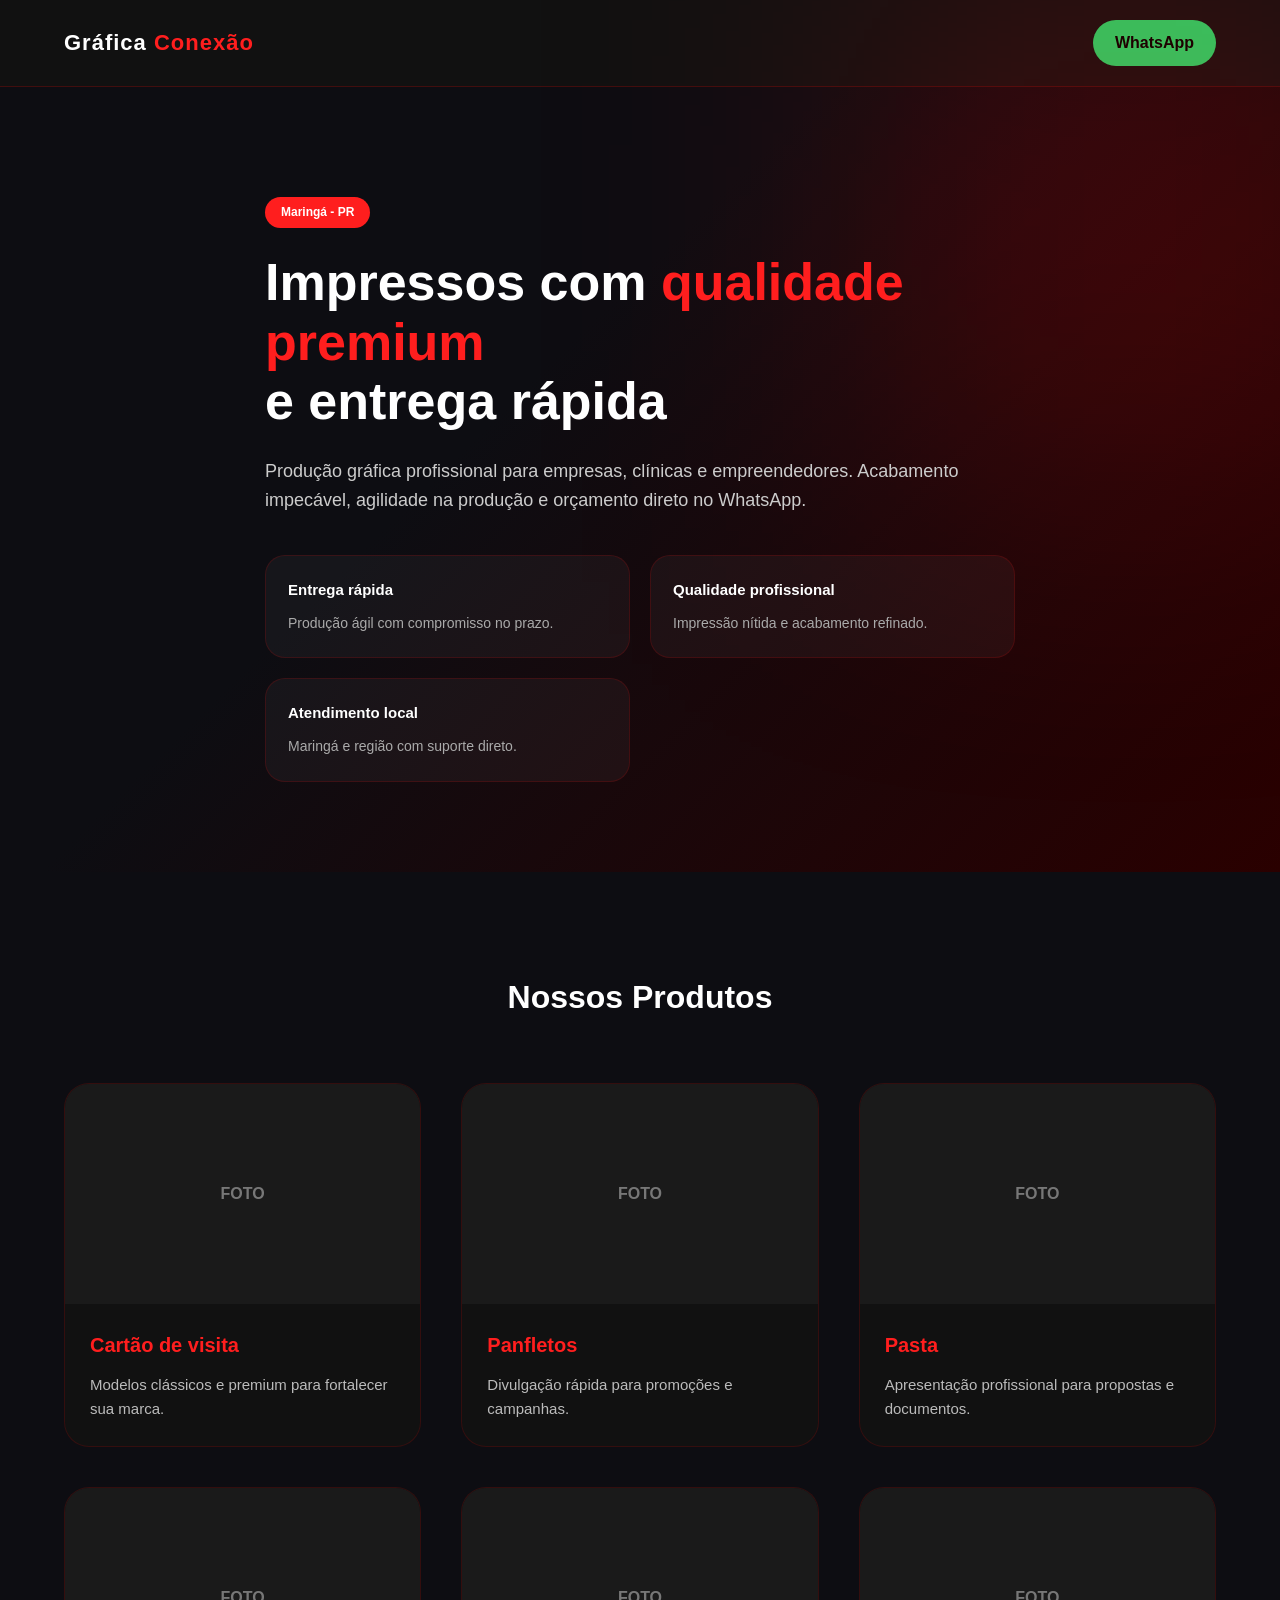
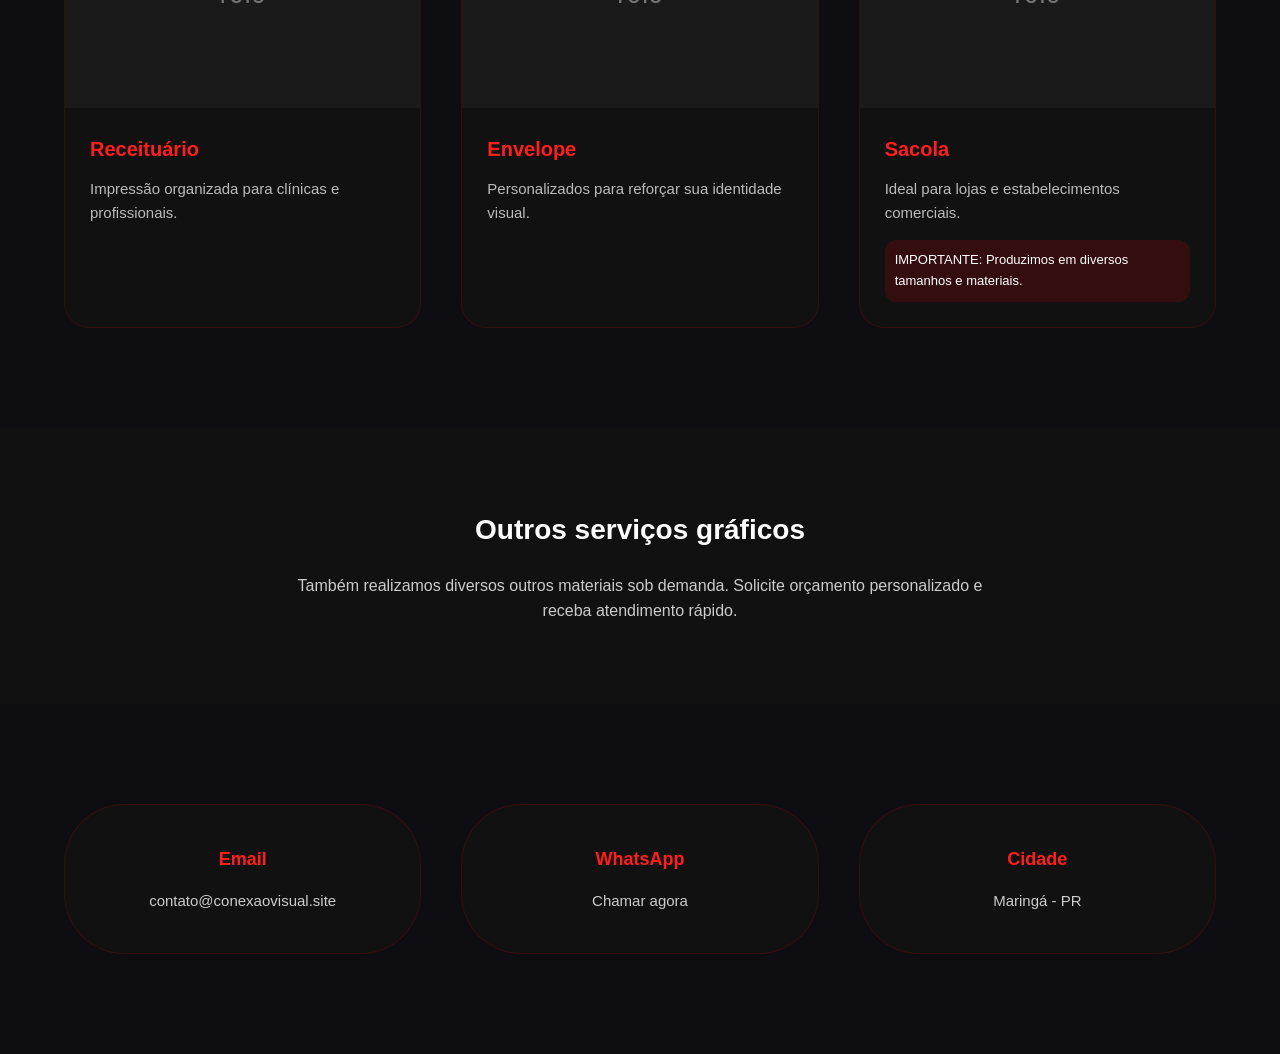
==== grafica/index.html @ 826765ae "page 3" ====
<!DOCTYPE html>
<html lang="pt-br">
<head>
<meta charset="UTF-8">
<meta name="viewport" content="width=device-width, initial-scale=1.0">
<title>Gráfica Conexão | Maringá - PR</title>

<style>
*{
    margin:0;
    padding:0;
    box-sizing:border-box;
}

body{
    font-family: 'Segoe UI', Arial, sans-serif;
    background:#0d0d12;
    color:#fff;
    line-height:1.6;
}

.container{
    width:90%;
    max-width:1200px;
    margin:auto;
}

/* HEADER */

header{
    background:#111;
    padding:20px 0;
    border-bottom:1px solid rgba(255,0,0,.2);
}

.header-content{
    display:flex;
    justify-content:space-between;
    align-items:center;
}

.logo{
    font-size:22px;
    font-weight:600;
    letter-spacing:1px;
}

.logo span{
    color:#ff1e1e;
}

.btn-whatsapp{
    background:#25D366;
    padding:10px 22px;
    border-radius:40px;
    text-decoration:none;
    color:#000;
    font-weight:600;
    transition:.3s;
}

.btn-whatsapp:hover{
    transform:scale(1.05);
}

/* HERO */

.hero{
    padding:110px 0 90px;
    background:linear-gradient(135deg,#0d0d12 40%, #2a0000 100%);
    position:relative;
}

.hero::after{
    content:"";
    position:absolute;
    width:500px;
    height:500px;
    background:rgba(255,0,0,.2);
    filter:blur(140px);
    top:-120px;
    right:-100px;
}

.hero-content{
    position:relative;
    z-index:2;
    max-width:750px;
}

.tag{
    display:inline-block;
    background:#ff1e1e;
    padding:6px 16px;
    border-radius:25px;
    font-size:12px;
    font-weight:600;
    margin-bottom:25px;
}

.hero h1{
    font-size:52px;
    line-height:1.15;
    margin-bottom:25px;
    font-weight:700;
}

.hero h1 span{
    color:#ff1e1e;
}

.hero p{
    font-size:18px;
    color:#ccc;
    margin-bottom:40px;
}

.hero-benefits{
    display:grid;
    grid-template-columns:repeat(auto-fit,minmax(240px,1fr));
    gap:20px;
}

.benefit-card{
    background:rgba(255,255,255,.04);
    padding:22px;
    border-radius:20px;
    border:1px solid rgba(255,0,0,.15);
    transition:.3s;
}

.benefit-card:hover{
    transform:translateY(-6px);
    border-color:#ff1e1e;
}

.benefit-card strong{
    display:block;
    margin-bottom:8px;
    font-size:15px;
}

.benefit-card span{
    font-size:14px;
    color:#aaa;
}

/* PRODUCTS */

.products{
    padding:100px 0;
}

.section-title{
    font-size:32px;
    margin-bottom:60px;
    text-align:center;
}

.grid{
    display:grid;
    grid-template-columns:repeat(auto-fit,minmax(320px,1fr));
    gap:40px;
}

.card{
    background:#111;
    border-radius:25px;
    overflow:hidden;
    border:1px solid rgba(255,0,0,.15);
    transition:.3s;
}

.card:hover{
    transform:translateY(-8px);
    border-color:#ff1e1e;
}

.card-image{
    height:220px;
    background:#1a1a1a;
    display:flex;
    align-items:center;
    justify-content:center;
    color:#777;
    font-weight:600;
}

.card-content{
    padding:25px;
}

.card-content h3{
    margin-bottom:12px;
    color:#ff1e1e;
    font-size:20px;
}

.card-content p{
    color:#bbb;
    font-size:15px;
}

.important{
    margin-top:15px;
    padding:10px;
    background:rgba(255,0,0,.15);
    border-radius:12px;
    font-size:13px;
}

/* OTHER SERVICES */

.others{
    padding:80px 0;
    background:#111;
    text-align:center;
}

.others h2{
    font-size:28px;
    margin-bottom:20px;
}

.others p{
    max-width:700px;
    margin:auto;
    color:#ccc;
}

/* CONTACT */

.contact{
    padding:100px 0;
}

.contact-grid{
    display:grid;
    grid-template-columns:repeat(auto-fit,minmax(280px,1fr));
    gap:40px;
}

.contact-card{
    background:#111;
    padding:40px;
    border-radius:60px;
    text-align:center;
    border:1px solid rgba(255,0,0,.15);
    transition:.3s;
}

.contact-card:hover{
    transform:translateY(-6px);
    border-color:#ff1e1e;
}

.contact-card h4{
    margin-bottom:15px;
    color:#ff1e1e;
    font-size:18px;
}

.contact-card p{
    color:#ccc;
    font-size:15px;
}

@media(max-width:768px){
    .hero h1{font-size:38px;}
}
</style>
</head>

<body>

<header>
<div class="container header-content">
<div class="logo">Gráfica <span>Conexão</span></div>

<a href="https://wa.me/5544999999999?text=Olá,%20gostaria%20de%20um%20orçamento!"
class="btn-whatsapp" target="_blank">
WhatsApp
</a>
</div>
</header>

<section class="hero">
<div class="container hero-content">

<span class="tag">Maringá - PR</span>

<h1>
Impressos com <span>qualidade premium</span><br>
e entrega rápida
</h1>

<p>
Produção gráfica profissional para empresas, clínicas e empreendedores.
Acabamento impecável, agilidade na produção e orçamento direto no WhatsApp.
</p>

<div class="hero-benefits">

<div class="benefit-card">
<strong>Entrega rápida</strong>
<span>Produção ágil com compromisso no prazo.</span>
</div>

<div class="benefit-card">
<strong>Qualidade profissional</strong>
<span>Impressão nítida e acabamento refinado.</span>
</div>

<div class="benefit-card">
<strong>Atendimento local</strong>
<span>Maringá e região com suporte direto.</span>
</div>

</div>
</div>
</section>

<section class="products">
<div class="container">

<h2 class="section-title">Nossos Produtos</h2>

<div class="grid">

<div class="card">
<div class="card-image">FOTO</div>
<div class="card-content">
<h3>Cartão de visita</h3>
<p>Modelos clássicos e premium para fortalecer sua marca.</p>
</div>
</div>

<div class="card">
<div class="card-image">FOTO</div>
<div class="card-content">
<h3>Panfletos</h3>
<p>Divulgação rápida para promoções e campanhas.</p>
</div>
</div>

<div class="card">
<div class="card-image">FOTO</div>
<div class="card-content">
<h3>Pasta</h3>
<p>Apresentação profissional para propostas e documentos.</p>
</div>
</div>

<div class="card">
<div class="card-image">FOTO</div>
<div class="card-content">
<h3>Receituário</h3>
<p>Impressão organizada para clínicas e profissionais.</p>
</div>
</div>

<div class="card">
<div class="card-image">FOTO</div>
<div class="card-content">
<h3>Envelope</h3>
<p>Personalizados para reforçar sua identidade visual.</p>
</div>
</div>

<div class="card">
<div class="card-image">FOTO</div>
<div class="card-content">
<h3>Sacola</h3>
<p>Ideal para lojas e estabelecimentos comerciais.</p>
<div class="important">
IMPORTANTE: Produzimos em diversos tamanhos e materiais.
</div>
</div>
</div>

</div>
</div>
</section>

<section class="others">
<div class="container">
<h2>Outros serviços gráficos</h2>
<p>
Também realizamos diversos outros materiais sob demanda.
Solicite orçamento personalizado e receba atendimento rápido.
</p>
</div>
</section>

<section class="contact">
<div class="container contact-grid">

<div class="contact-card">
<h4>Email</h4>
<p>contato@conexaovisual.site</p>
</div>

<div class="contact-card">
<h4>WhatsApp</h4>
<p>Chamar agora</p>
</div>

<div class="contact-card">
<h4>Cidade</h4>
<p>Maringá - PR</p>
</div>

</div>
</section>

</body>
</html>
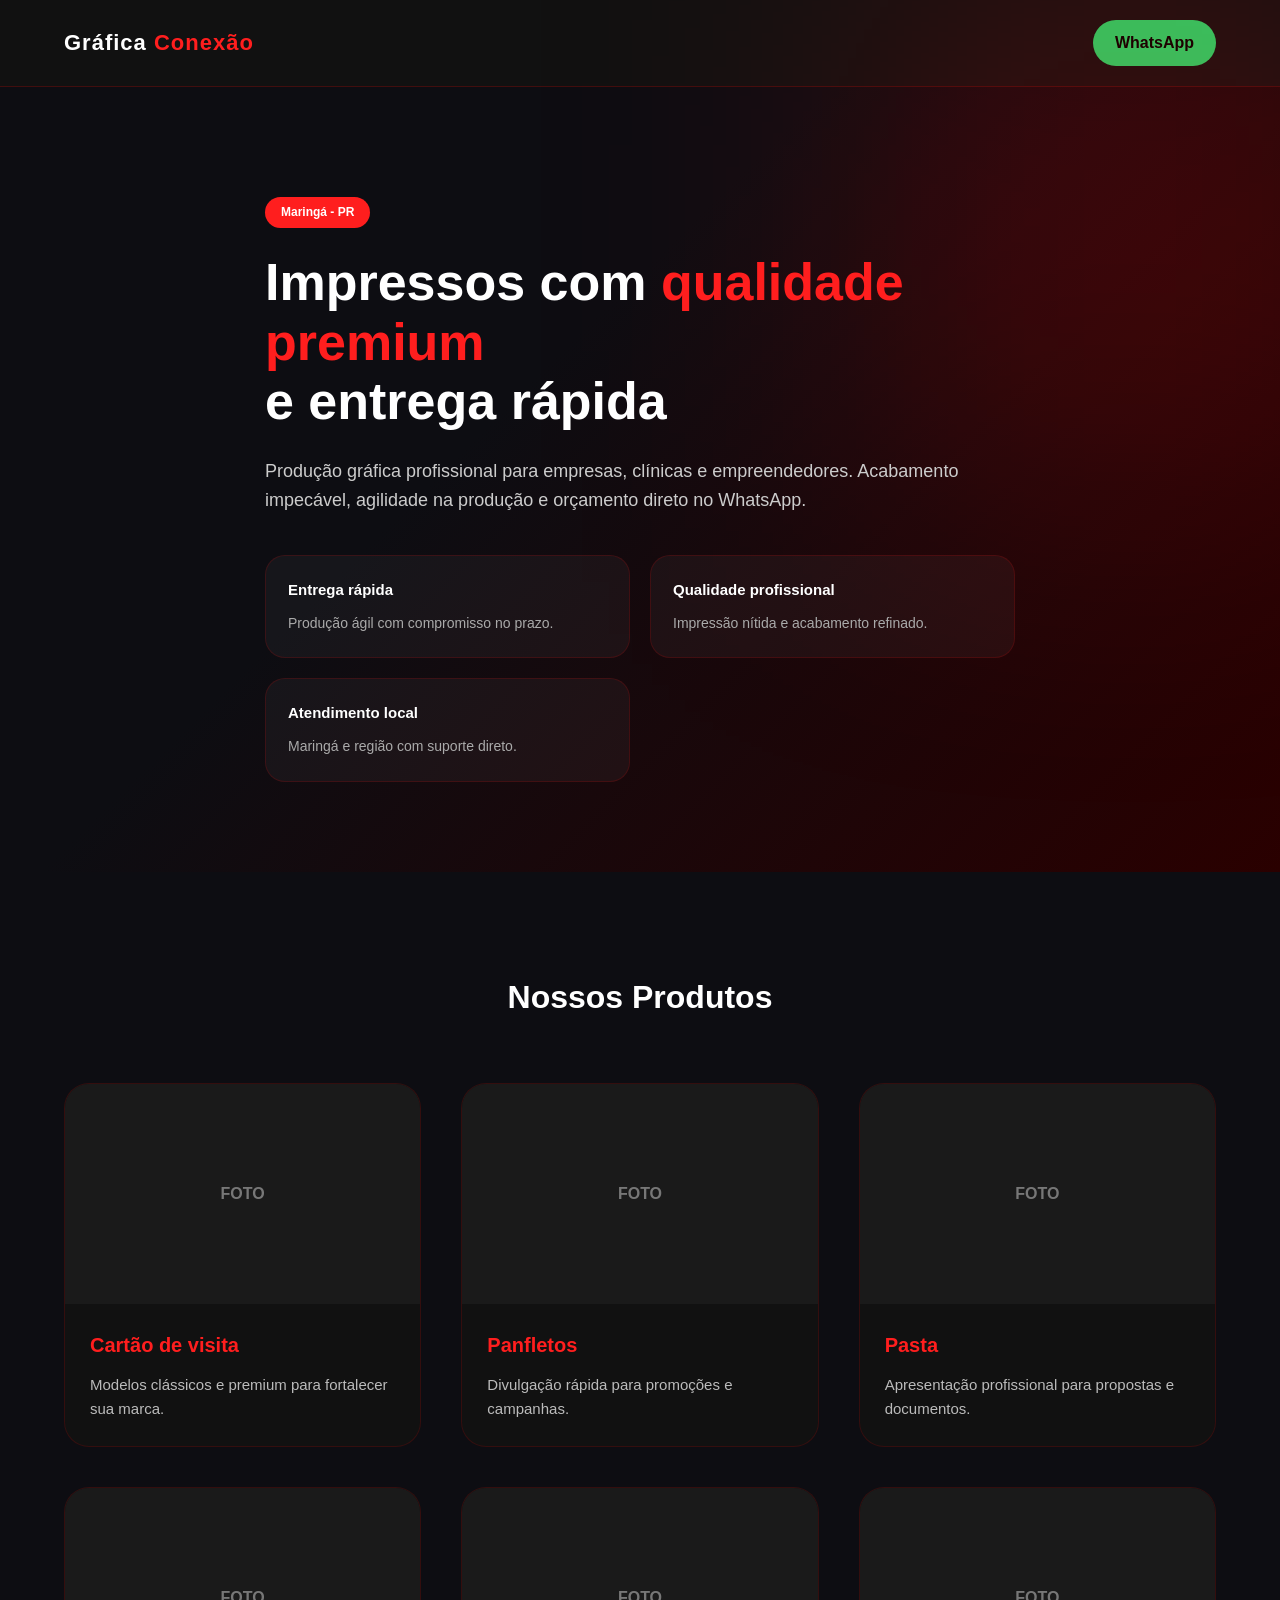
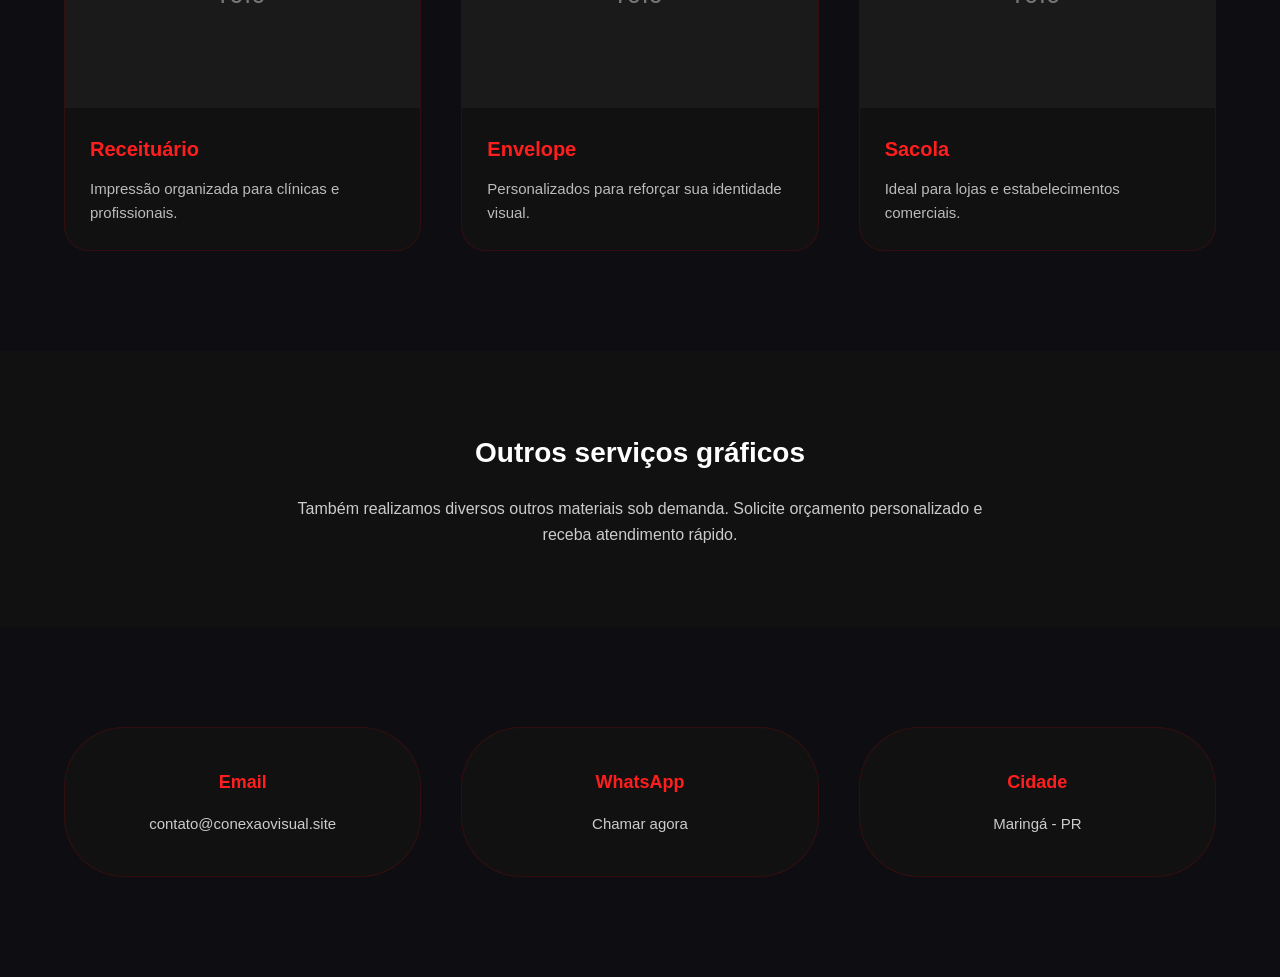
==== commit be3ed4c1: "edit page" ====
--- a/grafica/index.html
+++ b/grafica/index.html
@@ -372,8 +372,6 @@
 <div class="card-content">
 <h3>Sacola</h3>
 <p>Ideal para lojas e estabelecimentos comerciais.</p>
-<div class="important">
-IMPORTANTE: Produzimos em diversos tamanhos e materiais.
 </div>
 </div>
 </div>
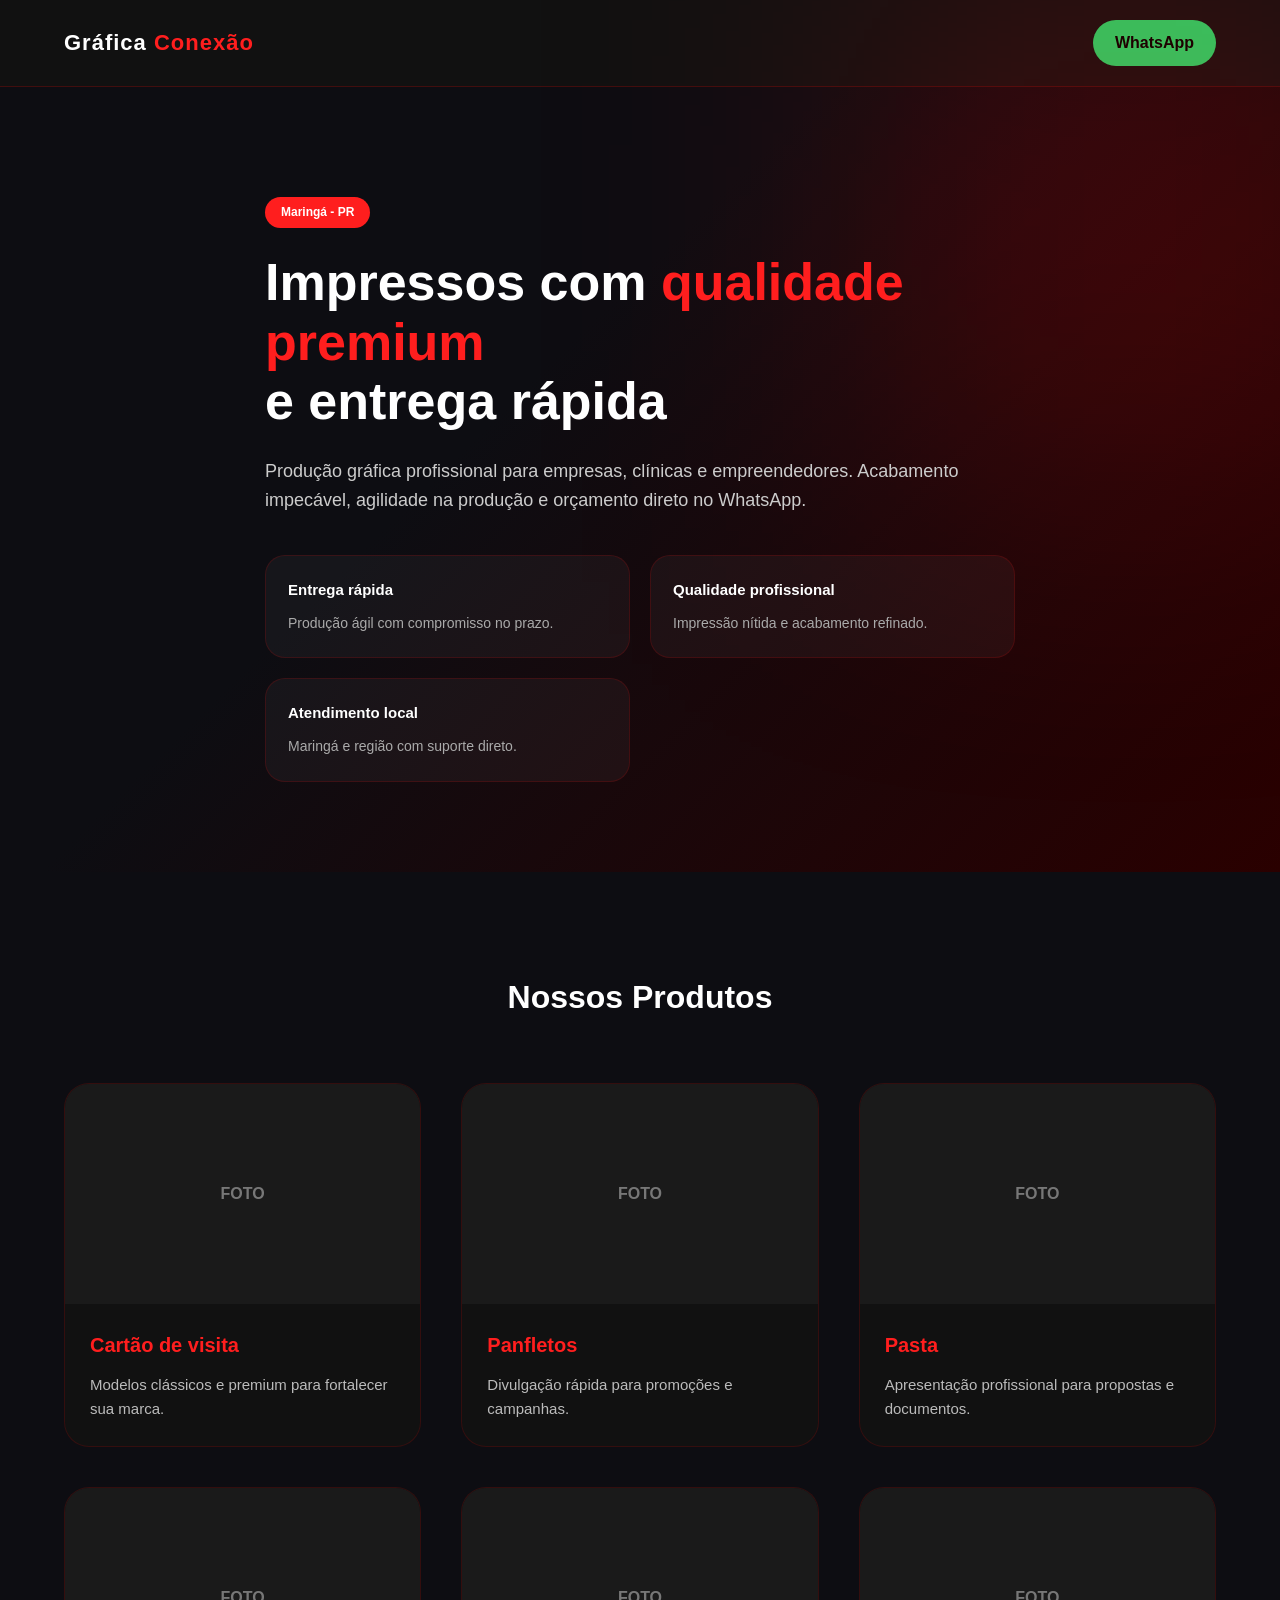
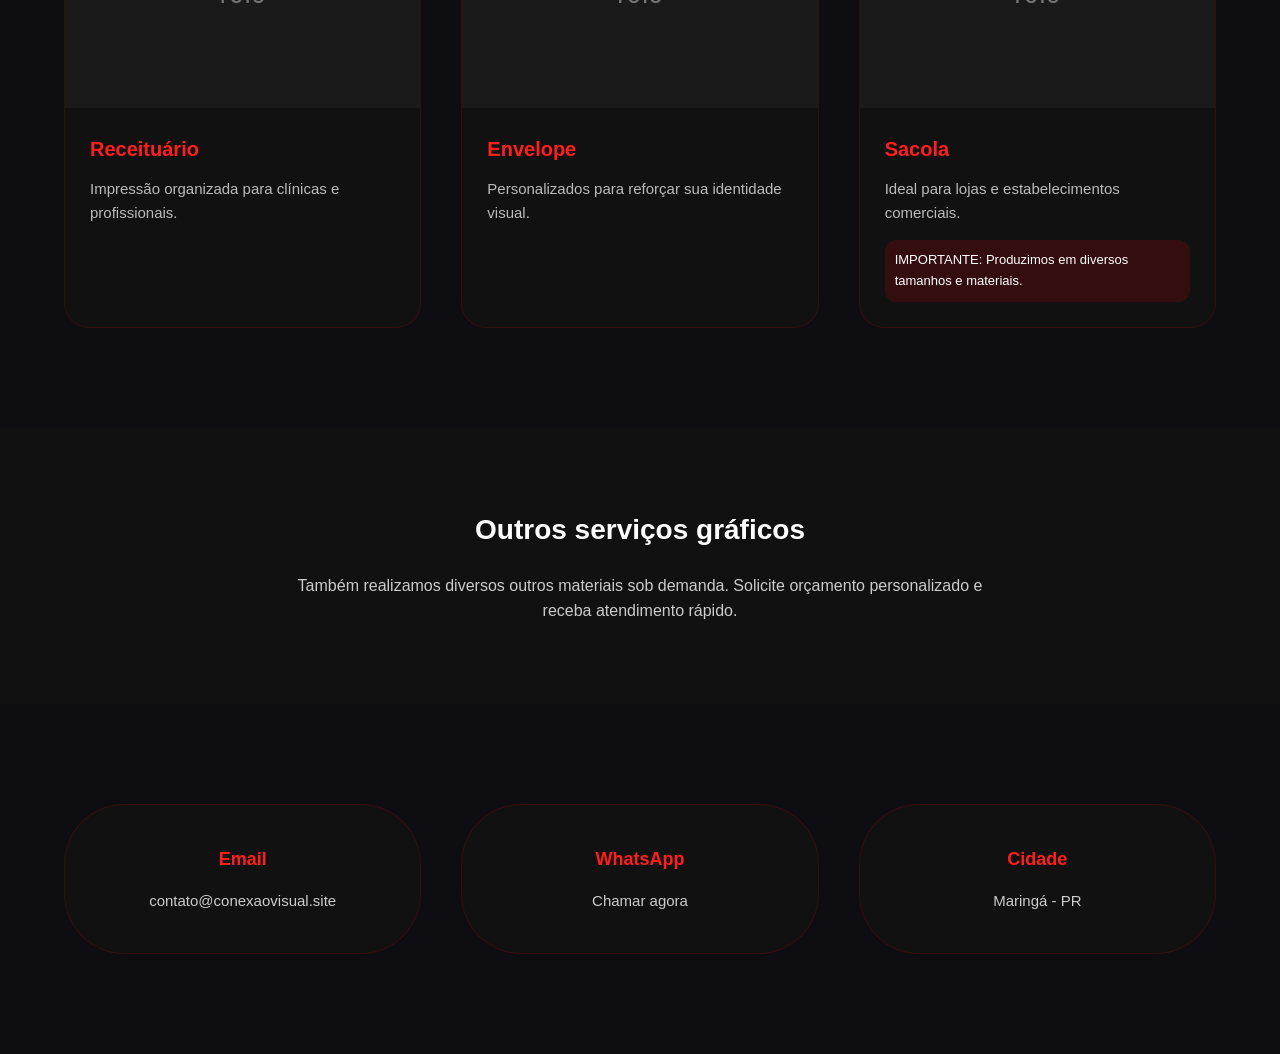
==== commit cd5338e1: "pagina da grafica add" ====
--- a/grafica/index.html
+++ b/grafica/index.html
@@ -372,6 +372,8 @@
 <div class="card-content">
 <h3>Sacola</h3>
 <p>Ideal para lojas e estabelecimentos comerciais.</p>
+<div class="important">
+IMPORTANTE: Produzimos em diversos tamanhos e materiais.
 </div>
 </div>
 </div>
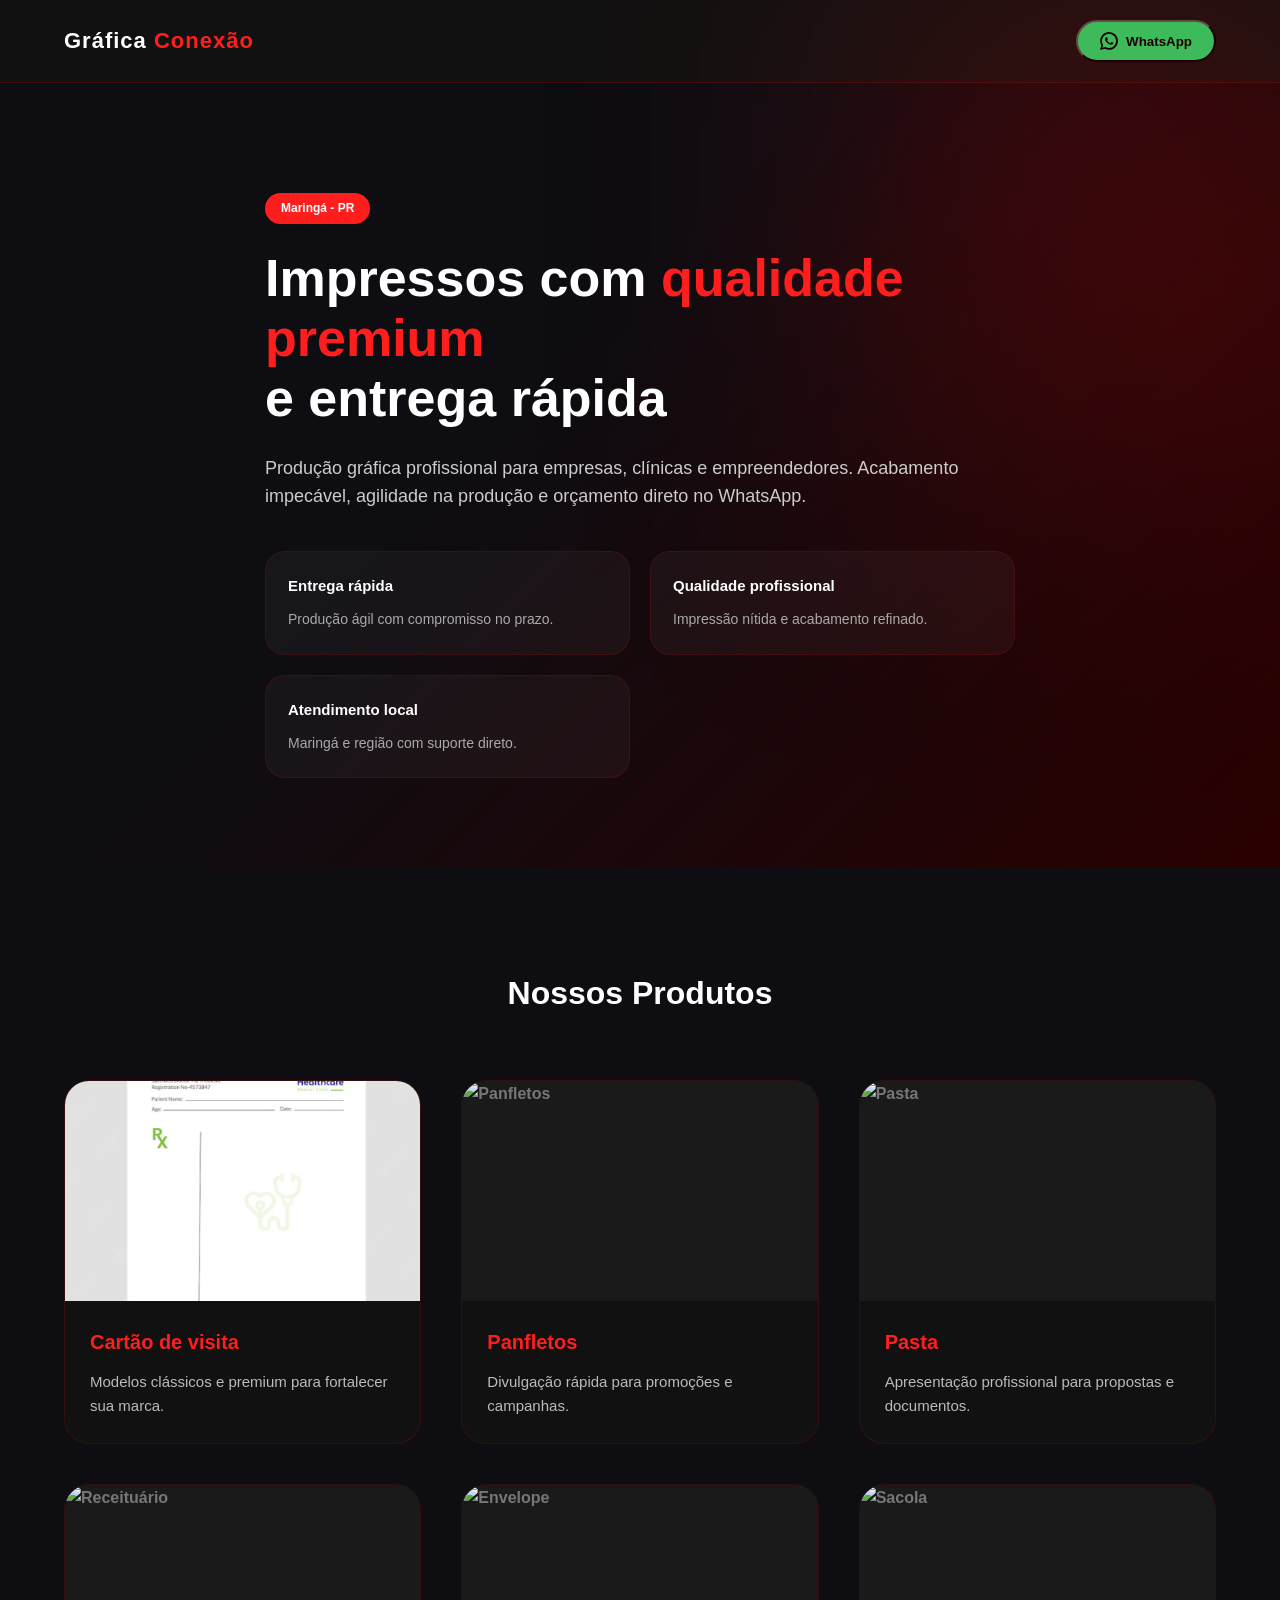
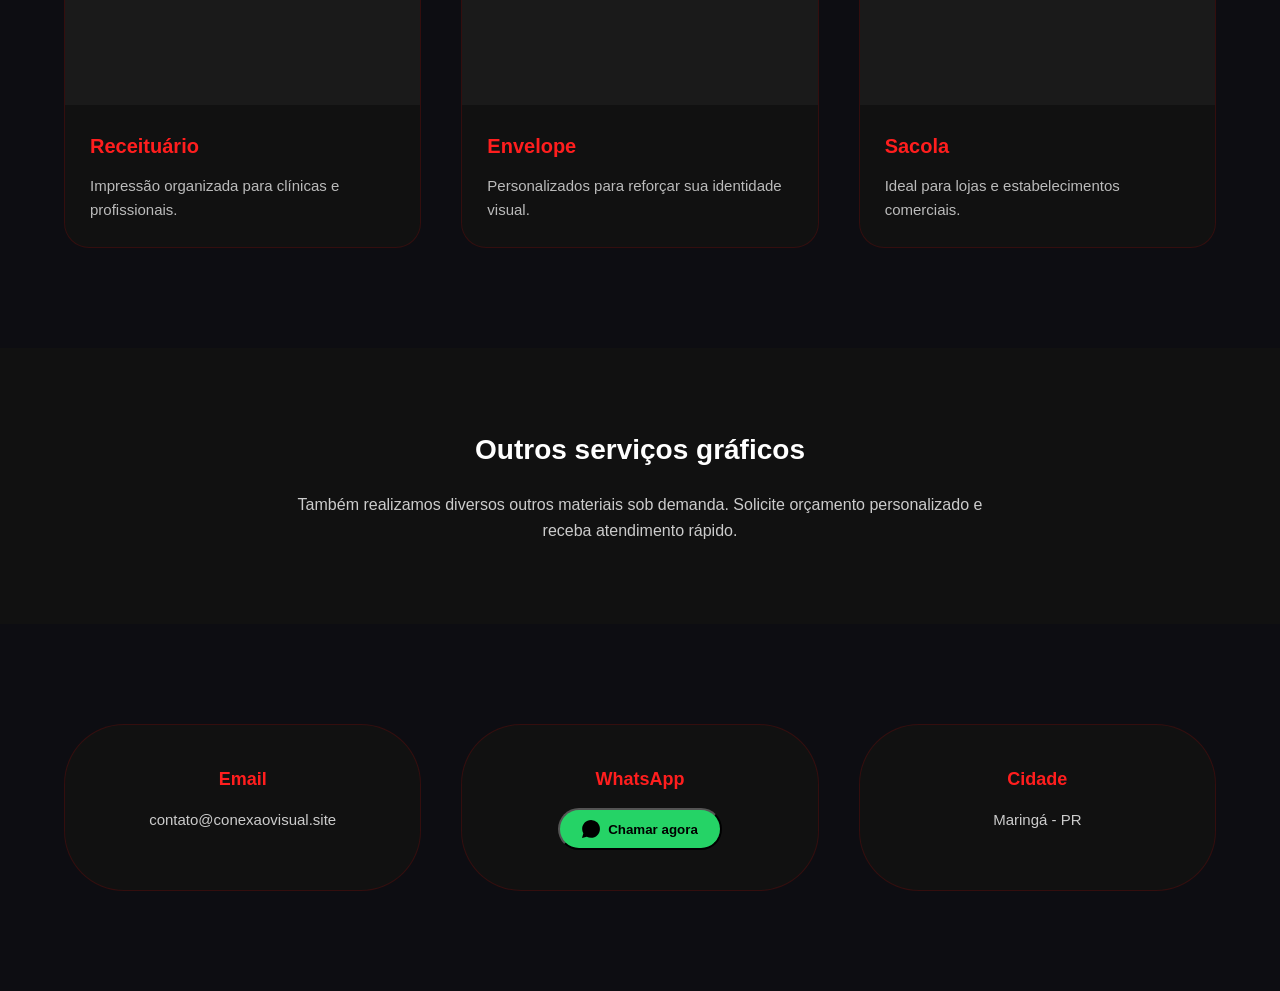
==== commit 2bde7567: "versao final" ====
--- a/grafica/index.html
+++ b/grafica/index.html
@@ -4,6 +4,16 @@
 <meta charset="UTF-8">
 <meta name="viewport" content="width=device-width, initial-scale=1.0">
 <title>Gráfica Conexão | Maringá - PR</title>
+
+<script>
+const whatsappNumber = "5544984417747";
+const whatsappMessage = "Olá, gostaria de um orçamento!";
+
+function openWhatsApp(){
+  const url = `https://wa.me/${whatsappNumber}?text=${encodeURIComponent(whatsappMessage)}`;
+  window.open(url, "_blank");
+}
+</script>
 
 <style>
 *{
@@ -57,10 +67,14 @@
     color:#000;
     font-weight:600;
     transition:.3s;
+    display:inline-flex;
+    align-items:center;
+    gap:8px;
+    cursor:pointer;
 }
 
 .btn-whatsapp:hover{
-    transform:scale(1.05);
+    opacity:.9;
 }
 
 /* HERO */
@@ -80,6 +94,7 @@
     filter:blur(140px);
     top:-120px;
     right:-100px;
+    pointer-events: none;
 }
 
 .hero-content{
@@ -277,16 +292,18 @@
 <div class="container header-content">
 <div class="logo">Gráfica <span>Conexão</span></div>
 
-<a href="https://wa.me/5544999999999?text=Olá,%20gostaria%20de%20um%20orçamento!"
-class="btn-whatsapp" target="_blank">
+<button class="btn-whatsapp" onclick="openWhatsApp()">
+<svg xmlns="http://www.w3.org/2000/svg" width="18" height="18" fill="black" viewBox="0 0 24 24">
+<path d="M20.52 3.48A11.86 11.86 0 0 0 12.05 0C5.5 0 .2 5.3.2 11.86c0 2.1.55 4.14 1.6 5.95L0 24l6.39-1.67a11.8 11.8 0 0 0 5.66 1.45h.01c6.55 0 11.85-5.3 11.85-11.86 0-3.17-1.23-6.15-3.39-8.44zM12.06 21.4h-.01a9.45 9.45 0 0 1-4.81-1.32l-.35-.2-3.79.99 1.01-3.69-.23-.38a9.45 9.45 0 1 1 8.18 4.6zm5.2-7.05c-.28-.14-1.65-.81-1.9-.9-.25-.09-.43-.14-.61.14s-.7.9-.86 1.09c-.16.18-.32.2-.6.07-.28-.14-1.17-.43-2.23-1.36-.83-.74-1.39-1.65-1.55-1.93-.16-.28-.02-.43.12-.57.12-.12.28-.32.42-.48.14-.16.18-.28.28-.46.09-.18.05-.34-.02-.48-.07-.14-.61-1.47-.84-2.01-.22-.53-.44-.46-.61-.47h-.52c-.18 0-.47.07-.71.34-.25.28-.94.92-.94 2.24 0 1.32.97 2.59 1.11 2.77.14.18 1.91 2.91 4.63 4.08.65.28 1.15.44 1.55.56.65.2 1.25.17 1.72.1.52-.08 1.65-.67 1.89-1.31.23-.64.23-1.18.16-1.31-.07-.14-.25-.23-.52-.37z"/>
+</svg>
 WhatsApp
-</a>
+</button>
+
 </div>
 </header>
 
 <section class="hero">
 <div class="container hero-content">
-
 <span class="tag">Maringá - PR</span>
 
 <h1>
@@ -300,7 +317,6 @@
 </p>
 
 <div class="hero-benefits">
-
 <div class="benefit-card">
 <strong>Entrega rápida</strong>
 <span>Produção ágil com compromisso no prazo.</span>
@@ -315,20 +331,19 @@
 <strong>Atendimento local</strong>
 <span>Maringá e região com suporte direto.</span>
 </div>
-
 </div>
 </div>
 </section>
 
 <section class="products">
 <div class="container">
-
 <h2 class="section-title">Nossos Produtos</h2>
-
 <div class="grid">
 
 <div class="card">
-<div class="card-image">FOTO</div>
+<div class="card-image">
+<img src="../assets/grafica/cartao.jpg" alt="Cartão de visita" style="width:100%;height:100%;object-fit:cover;">
+</div>
 <div class="card-content">
 <h3>Cartão de visita</h3>
 <p>Modelos clássicos e premium para fortalecer sua marca.</p>
@@ -336,7 +351,9 @@
 </div>
 
 <div class="card">
-<div class="card-image">FOTO</div>
+<div class="card-image">
+<img src="assets/grafica/panfletos.jpg" alt="Panfletos" style="width:100%;height:100%;object-fit:cover;">
+</div>
 <div class="card-content">
 <h3>Panfletos</h3>
 <p>Divulgação rápida para promoções e campanhas.</p>
@@ -344,7 +361,9 @@
 </div>
 
 <div class="card">
-<div class="card-image">FOTO</div>
+<div class="card-image">
+<img src="assets/grafica/pasta.jpg" alt="Pasta" style="width:100%;height:100%;object-fit:cover;">
+</div>
 <div class="card-content">
 <h3>Pasta</h3>
 <p>Apresentação profissional para propostas e documentos.</p>
@@ -352,7 +371,9 @@
 </div>
 
 <div class="card">
-<div class="card-image">FOTO</div>
+<div class="card-image">
+<img src="assets/grafica/receituario.jpg" alt="Receituário" style="width:100%;height:100%;object-fit:cover;">
+</div>
 <div class="card-content">
 <h3>Receituário</h3>
 <p>Impressão organizada para clínicas e profissionais.</p>
@@ -360,7 +381,9 @@
 </div>
 
 <div class="card">
-<div class="card-image">FOTO</div>
+<div class="card-image">
+<img src="assets/grafica/envelope.jpg" alt="Envelope" style="width:100%;height:100%;object-fit:cover;">
+</div>
 <div class="card-content">
 <h3>Envelope</h3>
 <p>Personalizados para reforçar sua identidade visual.</p>
@@ -368,13 +391,12 @@
 </div>
 
 <div class="card">
-<div class="card-image">FOTO</div>
+<div class="card-image">
+<img src="assets/grafica/sacola.jpg" alt="Sacola" style="width:100%;height:100%;object-fit:cover;">
+</div>
 <div class="card-content">
 <h3>Sacola</h3>
 <p>Ideal para lojas e estabelecimentos comerciais.</p>
-<div class="important">
-IMPORTANTE: Produzimos em diversos tamanhos e materiais.
-</div>
 </div>
 </div>
 
@@ -385,31 +407,25 @@
 <section class="others">
 <div class="container">
 <h2>Outros serviços gráficos</h2>
-<p>
-Também realizamos diversos outros materiais sob demanda.
-Solicite orçamento personalizado e receba atendimento rápido.
-</p>
+<p>Também realizamos diversos outros materiais sob demanda. Solicite orçamento personalizado e receba atendimento rápido.</p>
 </div>
 </section>
 
 <section class="contact">
 <div class="container contact-grid">
-
-<div class="contact-card">
-<h4>Email</h4>
-<p>contato@conexaovisual.site</p>
-</div>
+<div class="contact-card"><h4>Email</h4><p>contato@conexaovisual.site</p></div>
 
 <div class="contact-card">
 <h4>WhatsApp</h4>
-<p>Chamar agora</p>
-</div>
-
-<div class="contact-card">
-<h4>Cidade</h4>
-<p>Maringá - PR</p>
-</div>
-
+<button class="btn-whatsapp" onclick="openWhatsApp()">
+<svg xmlns="http://www.w3.org/2000/svg" width="18" height="18" fill="black" viewBox="0 0 24 24">
+<path d="M20.52 3.48A11.86 11.86 0 0 0 12.05 0C5.5 0 .2 5.3.2 11.86c0 2.1.55 4.14 1.6 5.95L0 24l6.39-1.67a11.8 11.8 0 0 0 5.66 1.45h.01c6.55 0 11.85-5.3 11.85-11.86 0-3.17-1.23-6.15-3.39-8.44z"/>
+</svg>
+Chamar agora
+</button>
+</div>
+
+<div class="contact-card"><h4>Cidade</h4><p>Maringá - PR</p></div>
 </div>
 </section>
 
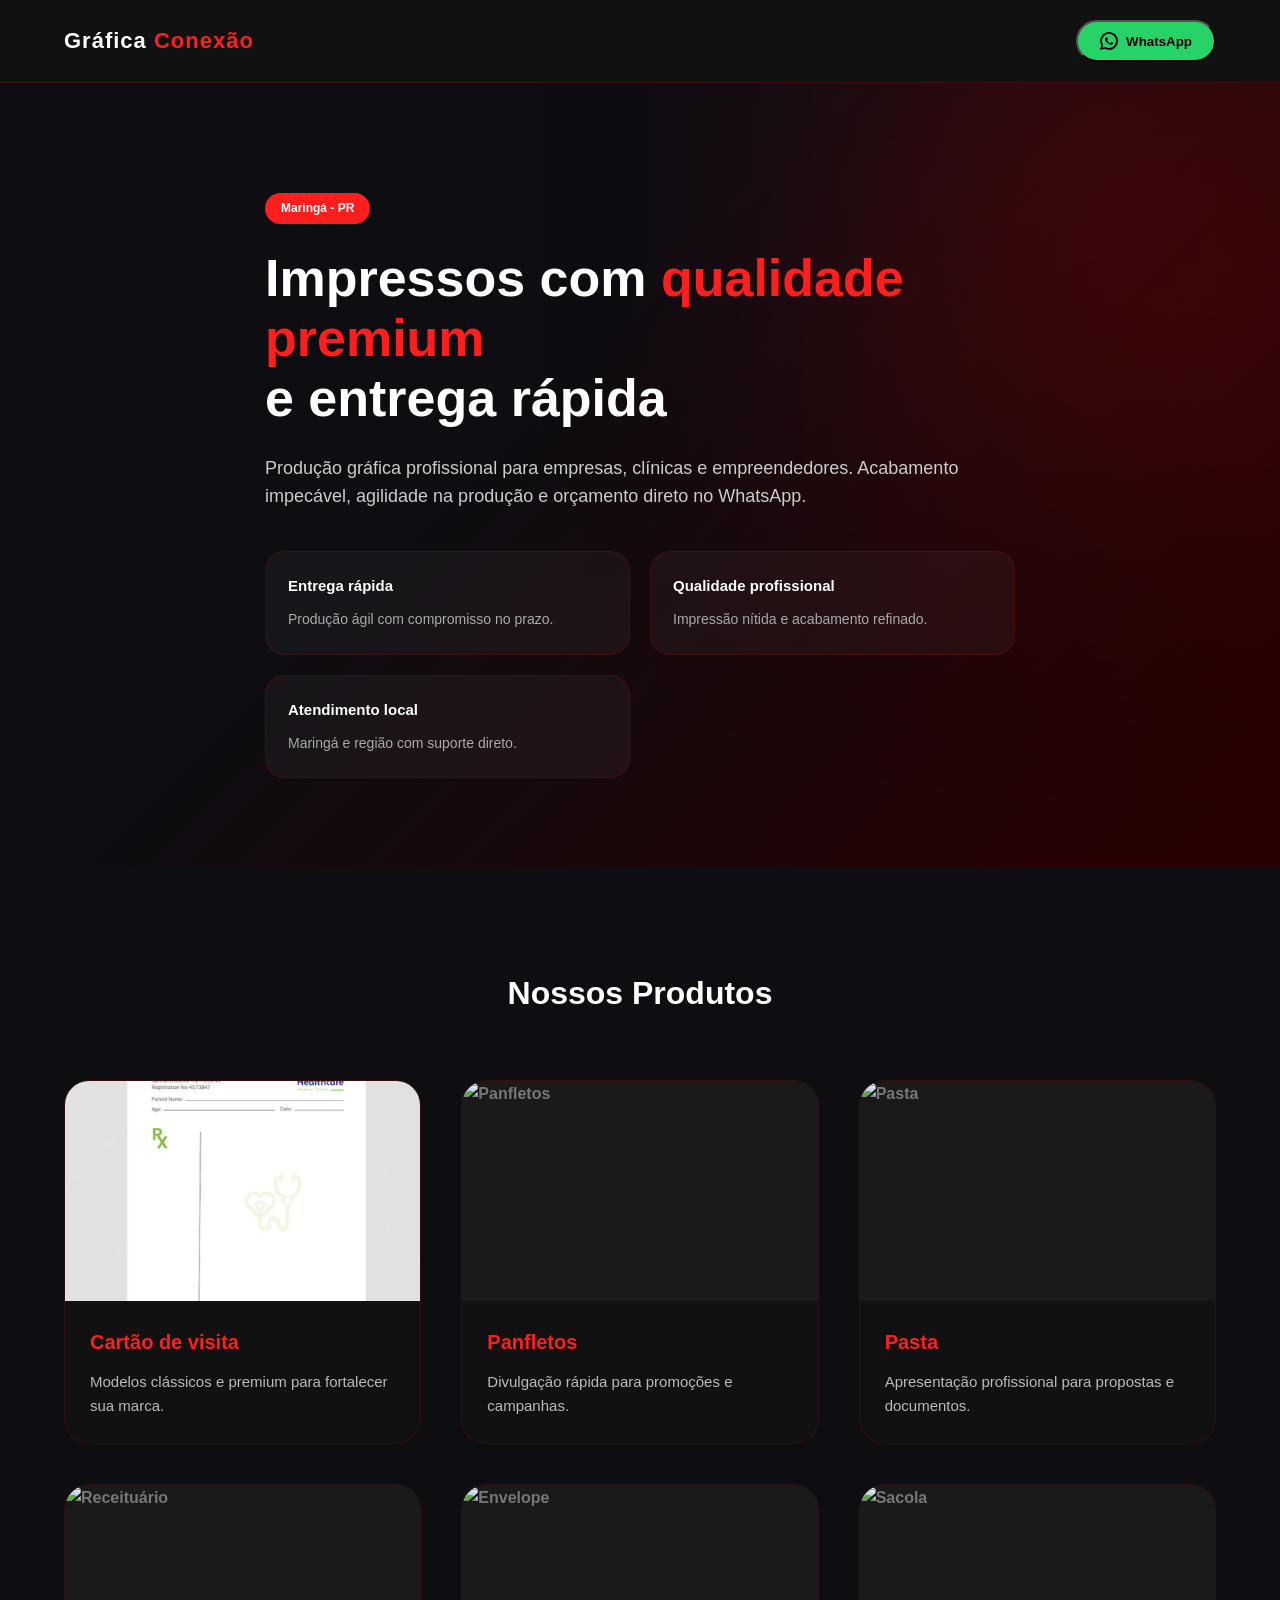
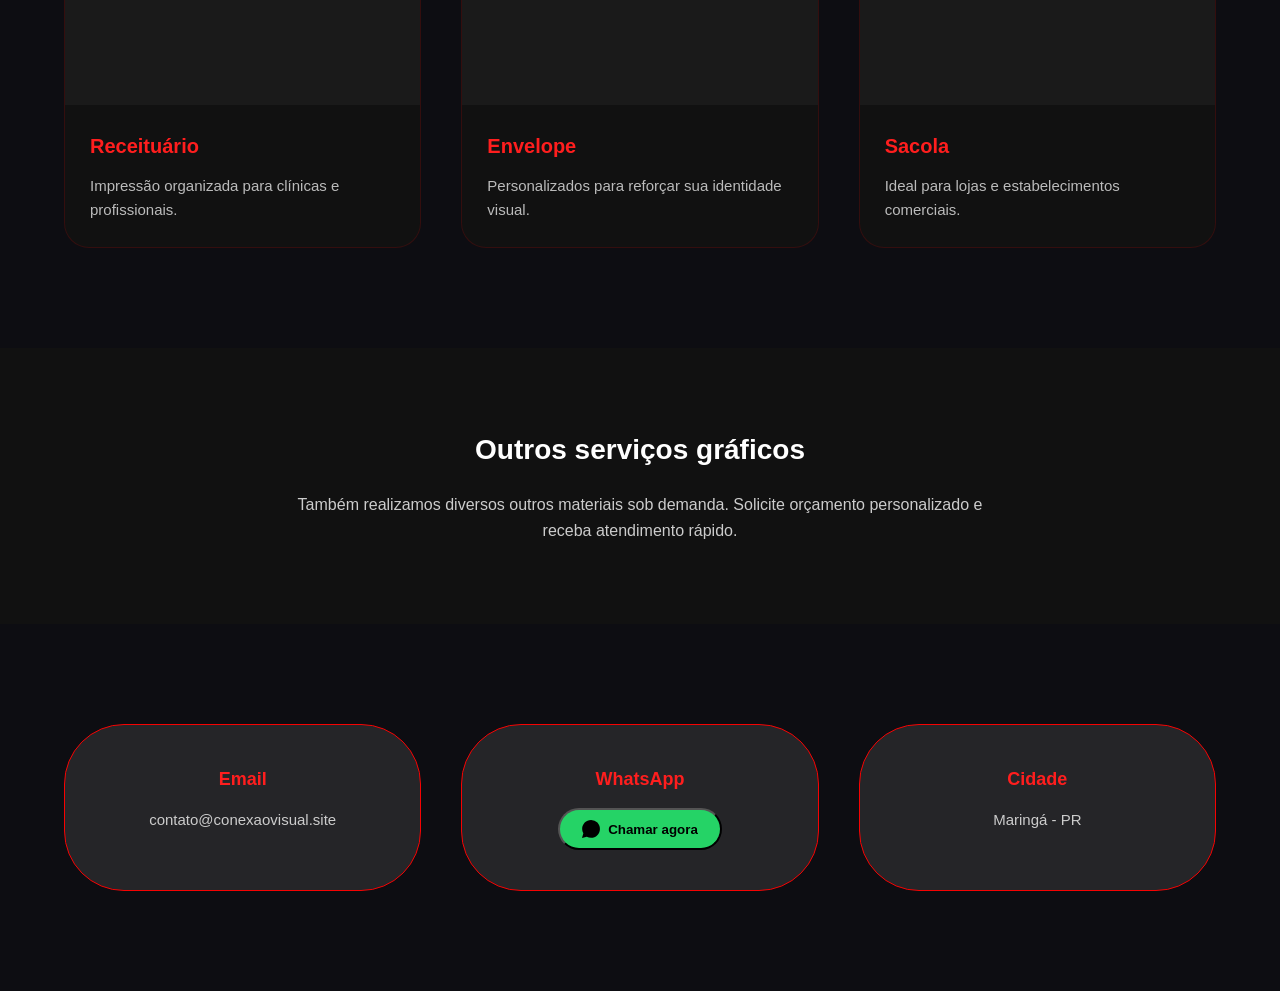
==== commit 73ee82ac: "atualizacao 2" ====
--- a/grafica/index.html
+++ b/grafica/index.html
@@ -27,6 +27,7 @@
     background:#0d0d12;
     color:#fff;
     line-height:1.6;
+    body{ overflow-x:hidden; }
 }
 
 .container{
@@ -83,6 +84,7 @@
     padding:110px 0 90px;
     background:linear-gradient(135deg,#0d0d12 40%, #2a0000 100%);
     position:relative;
+    overflow-x:hidden;
 }
 
 .hero::after{
@@ -256,11 +258,11 @@
 }
 
 .contact-card{
-    background:#111;
+    background:#5b5b5b4f;
     padding:40px;
     border-radius:60px;
     text-align:center;
-    border:1px solid rgba(255,0,0,.15);
+    border:1px solid rgb(246, 2, 2);
     transition:.3s;
 }
 
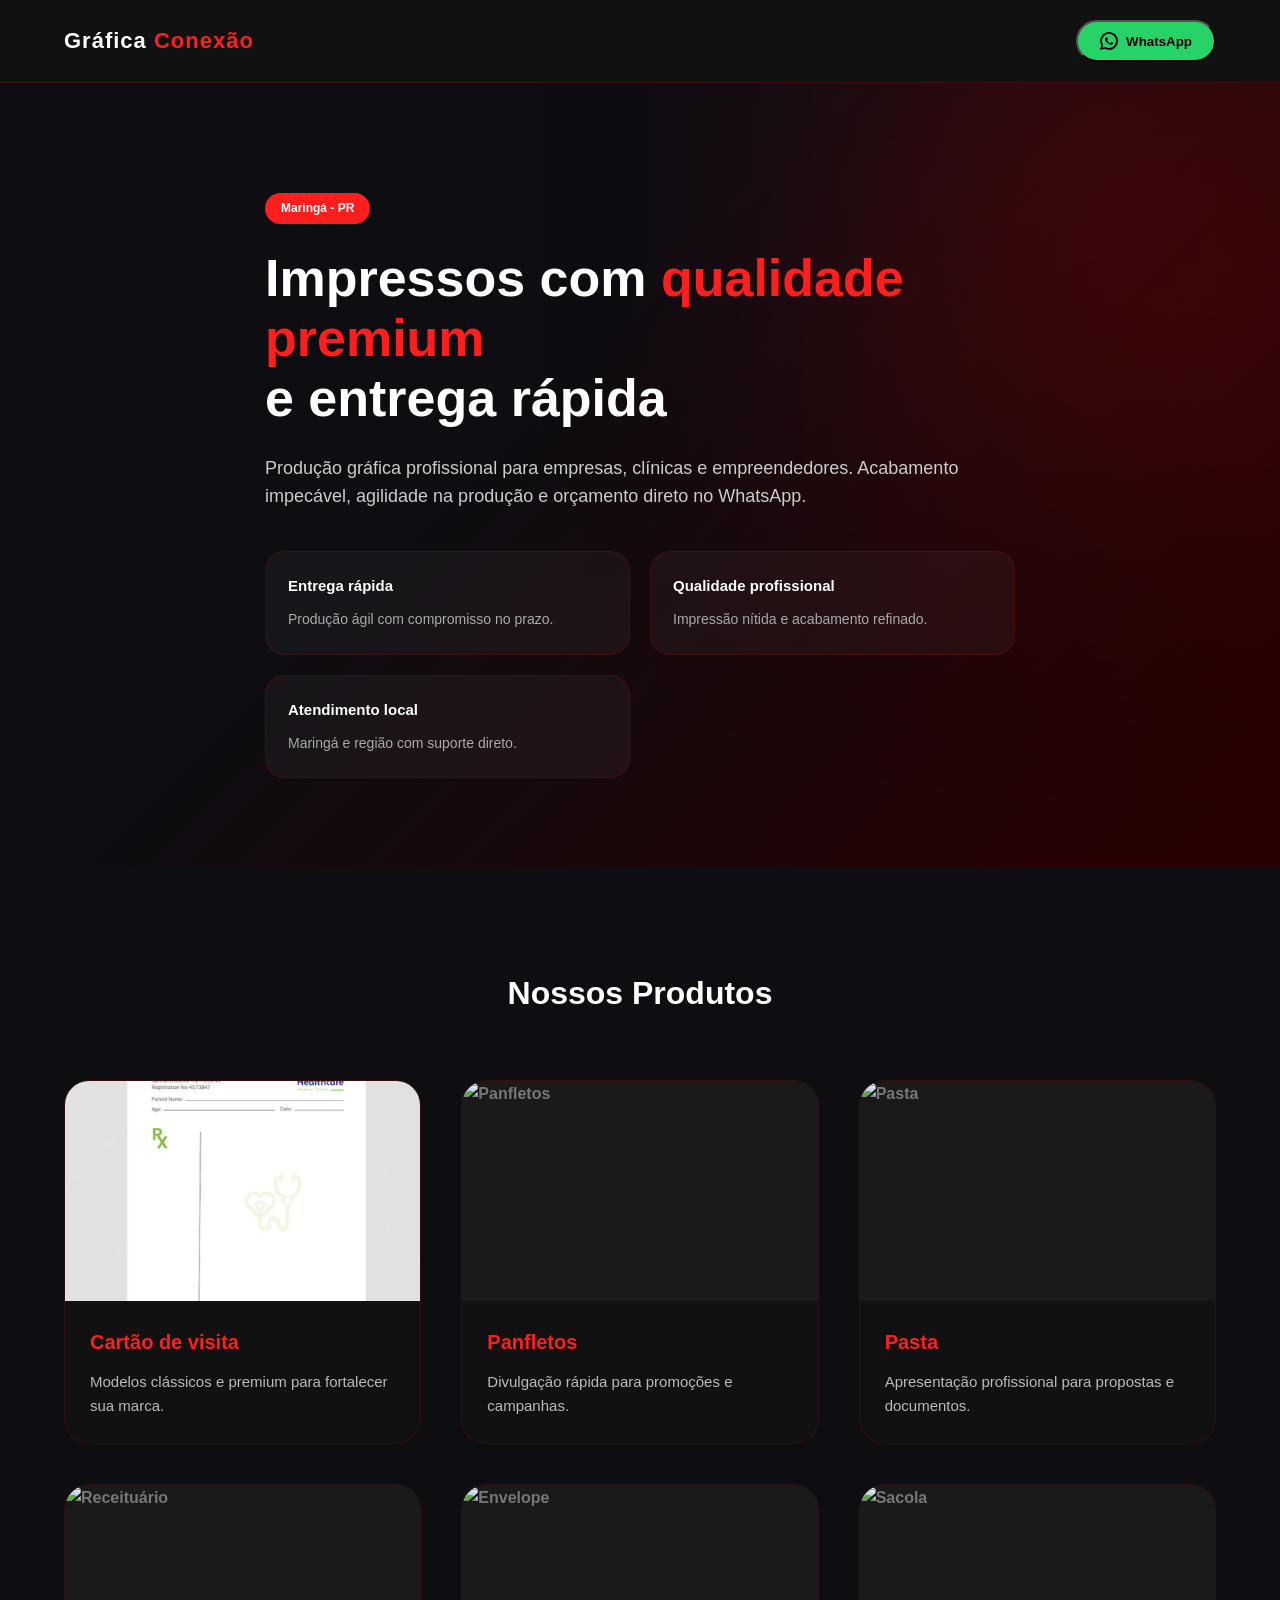
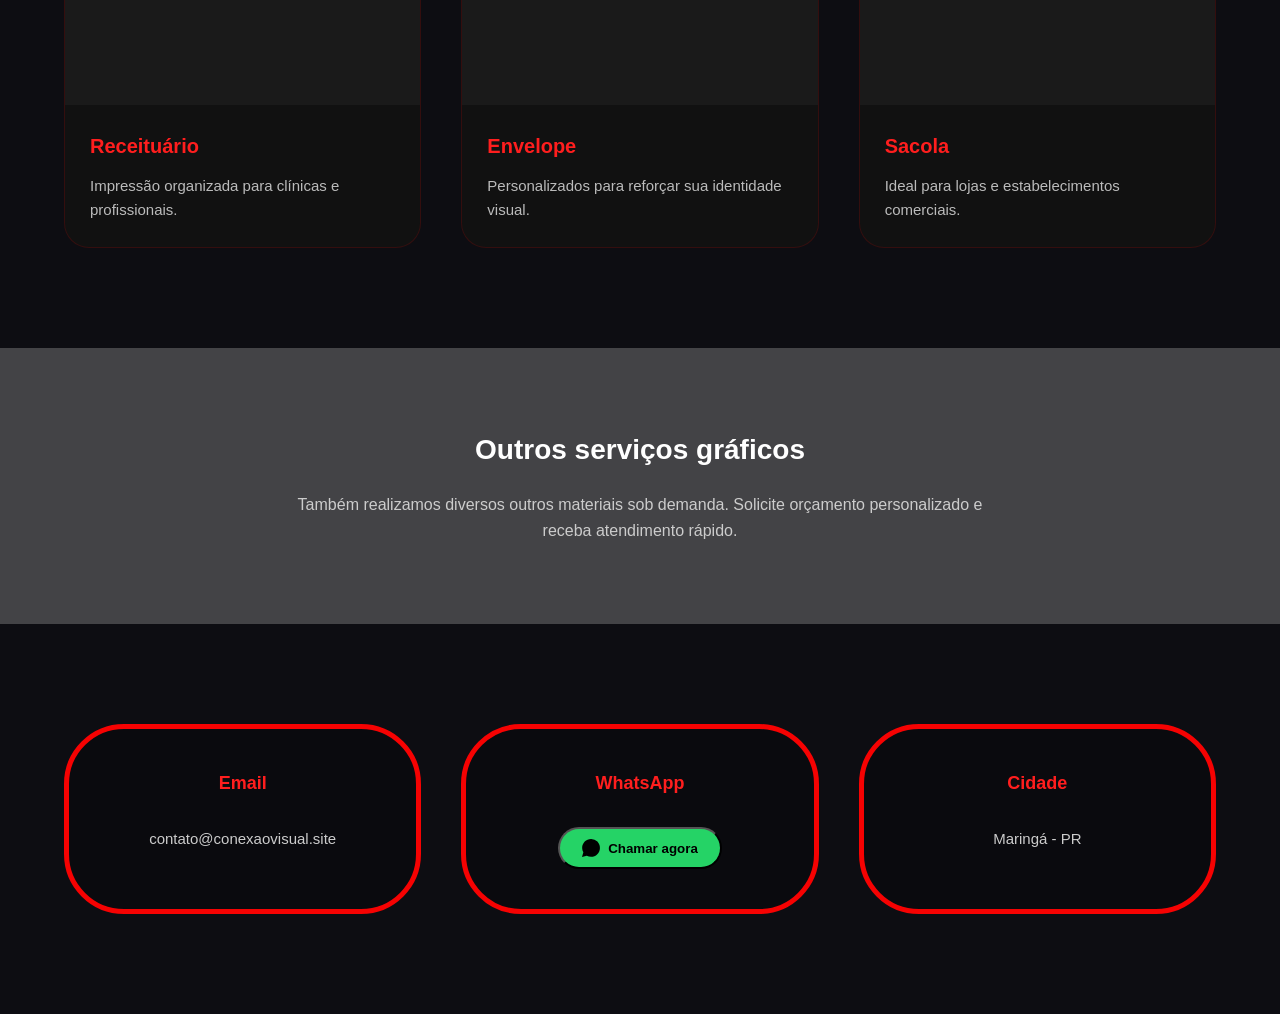
==== commit 8e34451a: "ataulizacao 3" ====
--- a/grafica/index.html
+++ b/grafica/index.html
@@ -230,7 +230,7 @@
 
 .others{
     padding:80px 0;
-    background:#111;
+    background:#83838375;
     text-align:center;
 }
 
@@ -258,21 +258,21 @@
 }
 
 .contact-card{
-    background:#5b5b5b4f;
+    background:#00000036;
     padding:40px;
     border-radius:60px;
     text-align:center;
-    border:1px solid rgb(246, 2, 2);
+    border:5px solid rgb(246, 2, 2);
     transition:.3s;
 }
 
 .contact-card:hover{
     transform:translateY(-6px);
-    border-color:#ff1e1e;
+    border-color:#fbfbfb;
 }
 
 .contact-card h4{
-    margin-bottom:15px;
+    margin-bottom:30px;
     color:#ff1e1e;
     font-size:18px;
 }
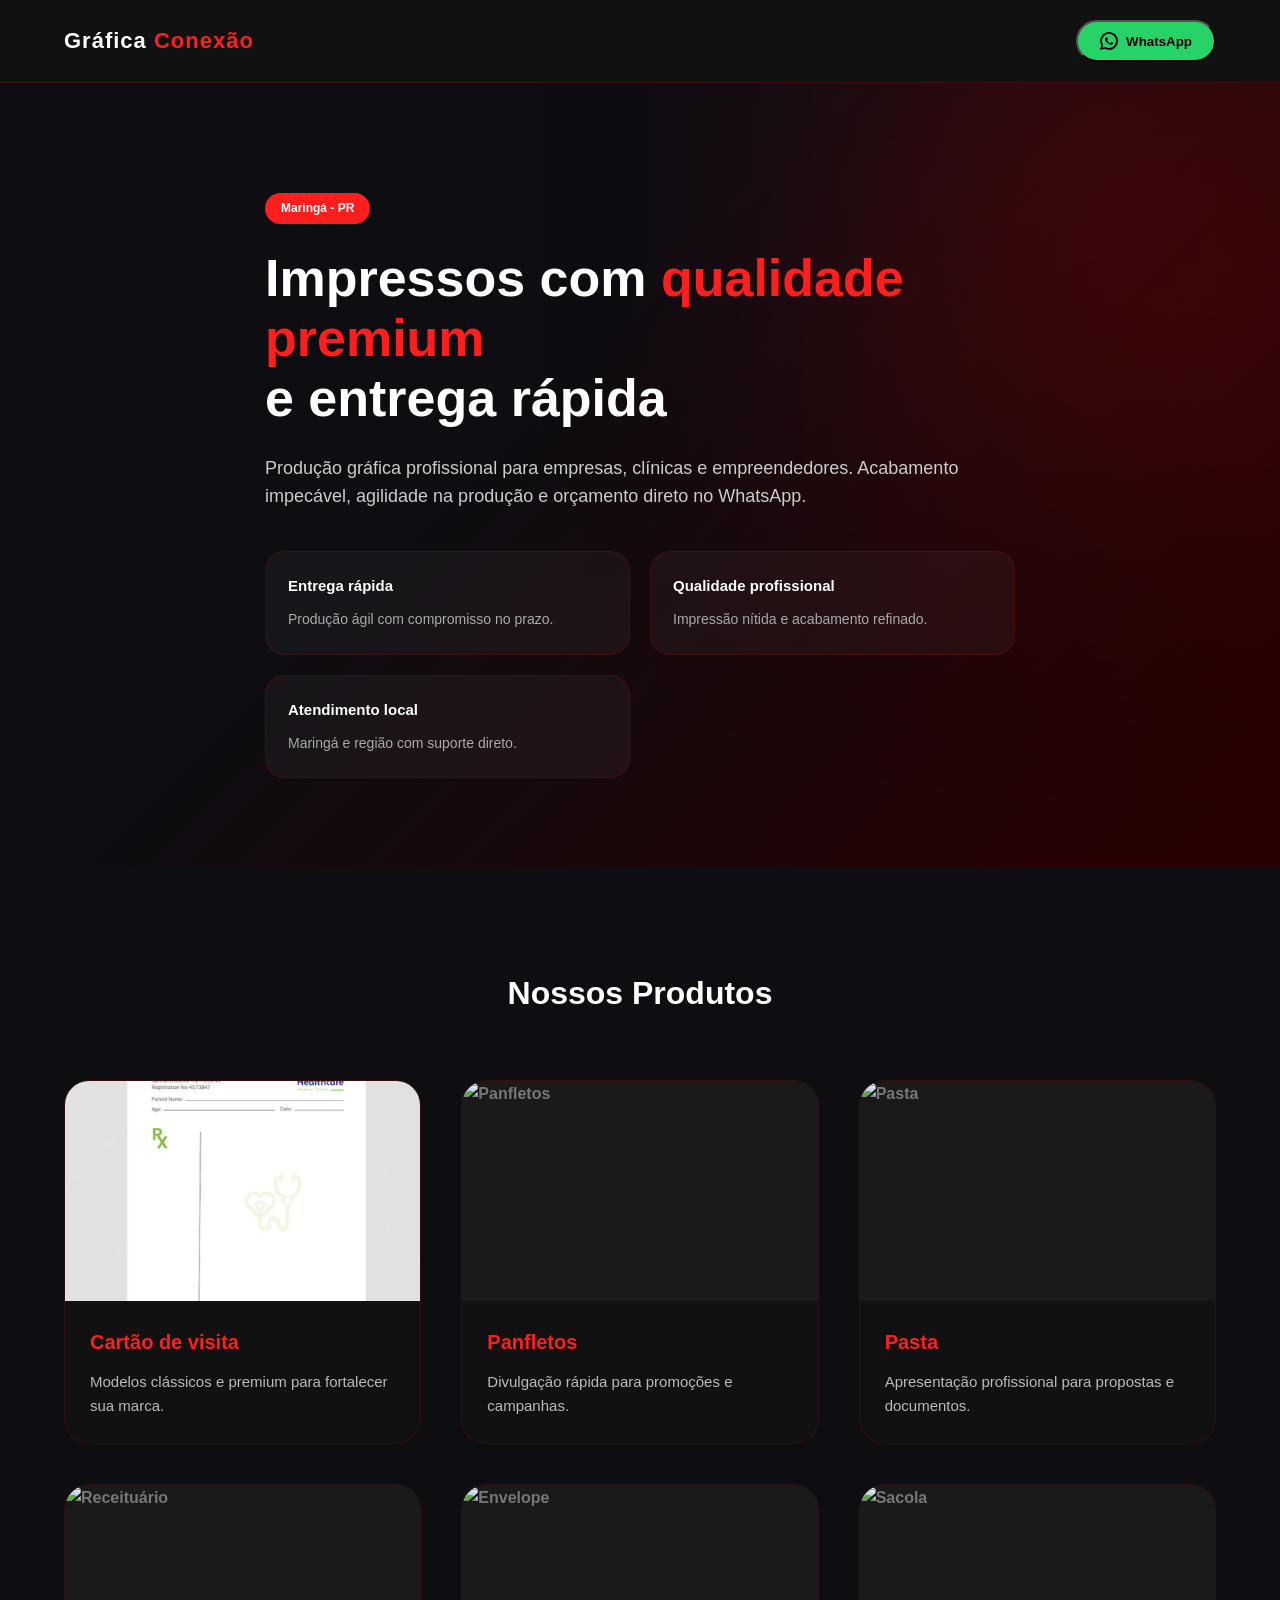
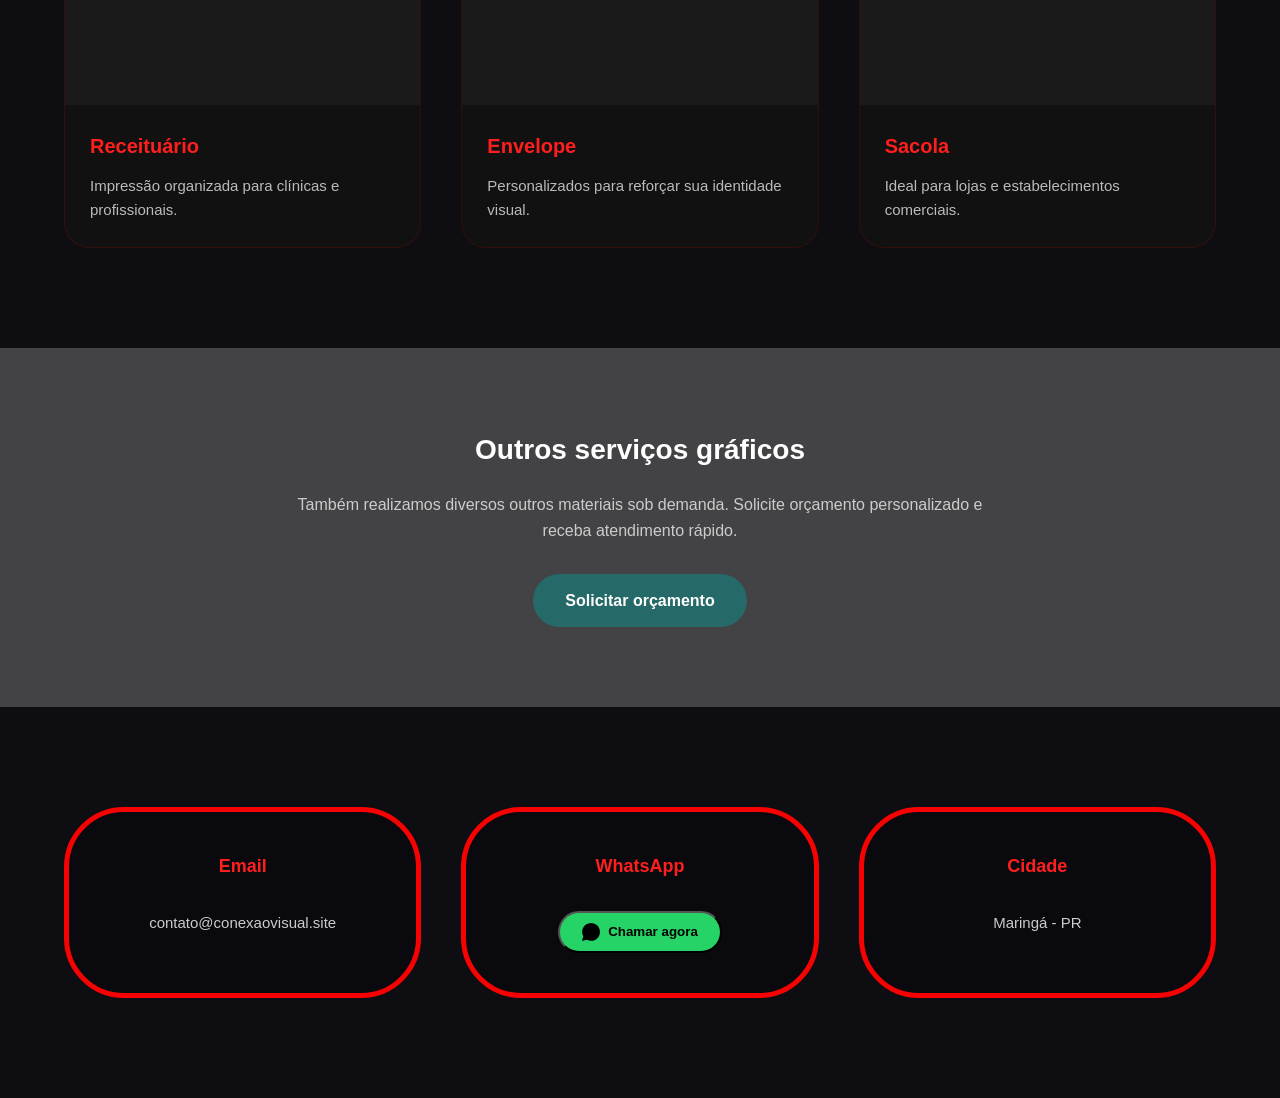
==== commit 7c9a7814: "atualizacao 4" ====
--- a/grafica/index.html
+++ b/grafica/index.html
@@ -245,6 +245,23 @@
     color:#ccc;
 }
 
+.btn-orcamento{
+    display:inline-block;
+    margin-top:30px;
+    padding:14px 32px;
+    background:#019e996d;
+    color:#fff;
+    text-decoration:none;
+    border-radius:40px;
+    font-weight:600;
+    transition:.3s;
+}
+
+.btn-orcamento:hover{
+    background:#000000;
+    transform:translateY(-3px);
+}
+
 /* CONTACT */
 
 .contact{
@@ -410,6 +427,10 @@
 <div class="container">
 <h2>Outros serviços gráficos</h2>
 <p>Também realizamos diversos outros materiais sob demanda. Solicite orçamento personalizado e receba atendimento rápido.</p>
+<a href="https://wa.me/5544984417747?text=Olá,%20gostaria%20de%20um%20orçamento!" 
+class="btn-orcamento" target="_blank">
+Solicitar orçamento
+</a>
 </div>
 </section>
 
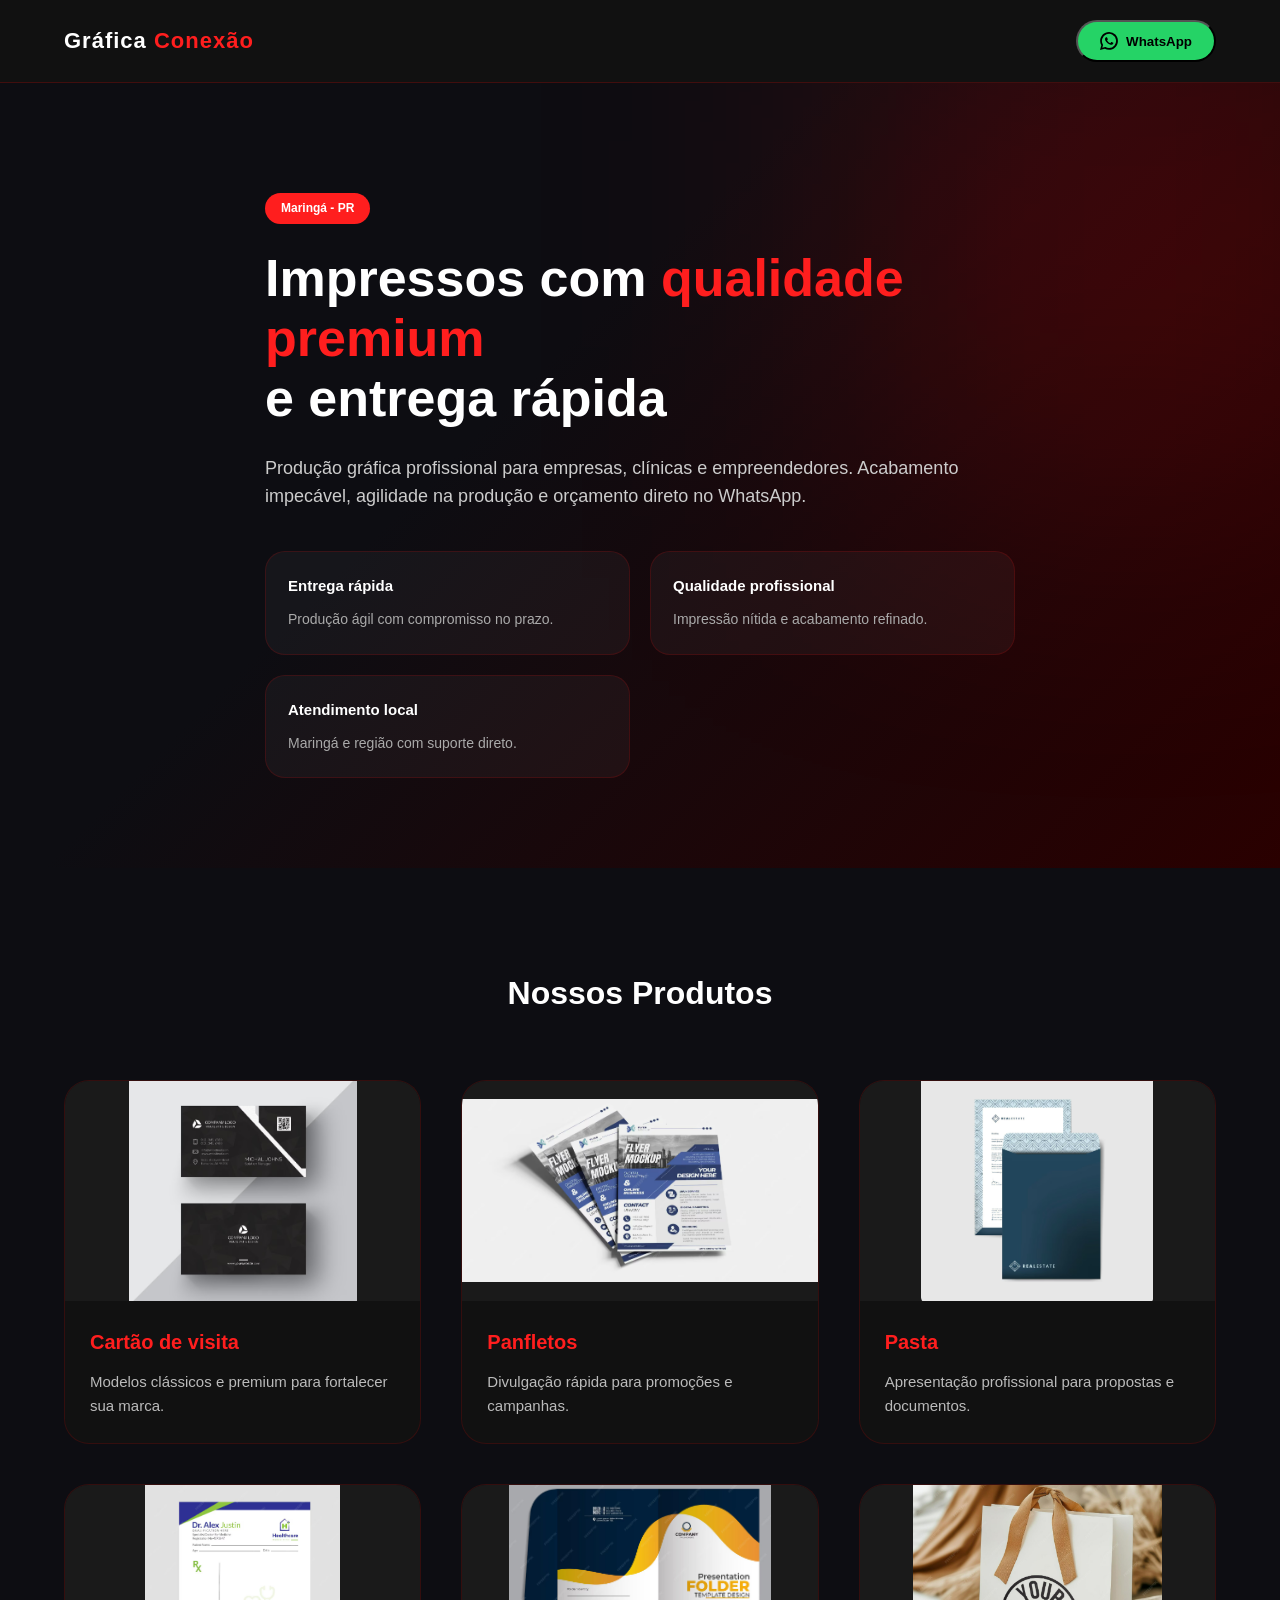
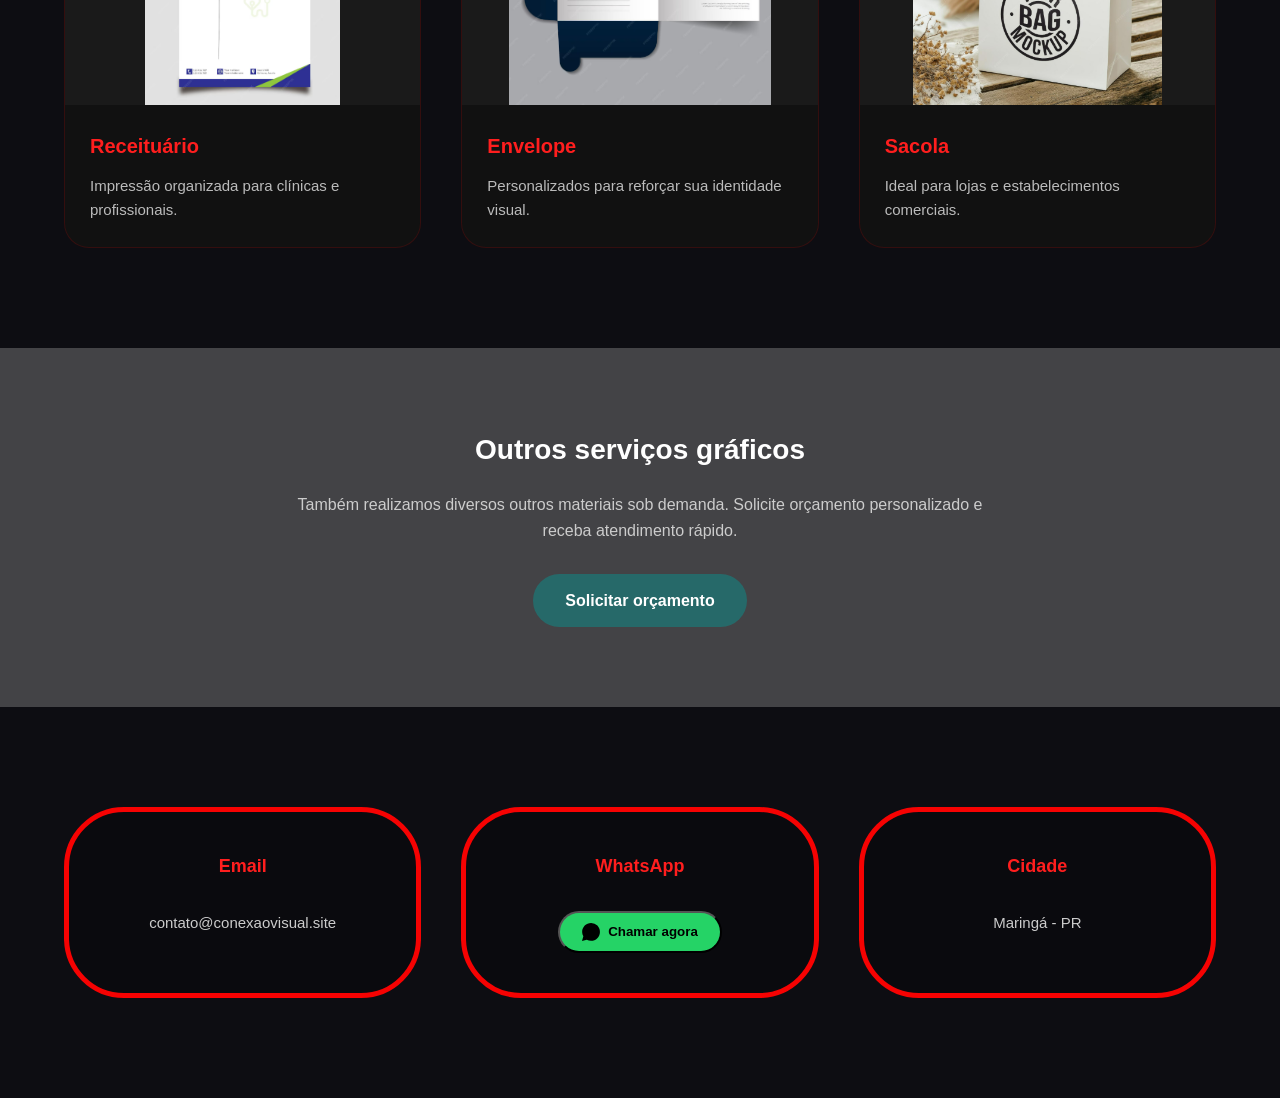
==== commit 26c756fa: "ultimas mudanças gerais" ====
--- a/grafica/index.html
+++ b/grafica/index.html
@@ -361,7 +361,7 @@
 
 <div class="card">
 <div class="card-image">
-<img src="../assets/grafica/cartao.jpg" alt="Cartão de visita" style="width:100%;height:100%;object-fit:cover;">
+<img src="../assets/grafica/cartao.jpg" alt="Cartão de visita" style="width:100%;height:100%;object-fit:contain;background:#1a1a1a;">
 </div>
 <div class="card-content">
 <h3>Cartão de visita</h3>
@@ -371,7 +371,7 @@
 
 <div class="card">
 <div class="card-image">
-<img src="assets/grafica/panfletos.jpg" alt="Panfletos" style="width:100%;height:100%;object-fit:cover;">
+<img src="../assets/grafica/panfletos.jpg" alt="Panfletos" style="width:100%;height:100%;object-fit:contain;background:#1a1a1a;">
 </div>
 <div class="card-content">
 <h3>Panfletos</h3>
@@ -381,7 +381,7 @@
 
 <div class="card">
 <div class="card-image">
-<img src="assets/grafica/pasta.jpg" alt="Pasta" style="width:100%;height:100%;object-fit:cover;">
+<img src="../assets/grafica/pasta.jpg" alt="Pasta" style="width:100%;height:100%;object-fit:contain;background:#1a1a1a;">
 </div>
 <div class="card-content">
 <h3>Pasta</h3>
@@ -391,7 +391,7 @@
 
 <div class="card">
 <div class="card-image">
-<img src="assets/grafica/receituario.jpg" alt="Receituário" style="width:100%;height:100%;object-fit:cover;">
+<img src="../assets/grafica/receituario.jpg" alt="Receituário" style="width:100%;height:100%;object-fit:contain;background:#1a1a1a;">
 </div>
 <div class="card-content">
 <h3>Receituário</h3>
@@ -401,7 +401,7 @@
 
 <div class="card">
 <div class="card-image">
-<img src="assets/grafica/envelope.jpg" alt="Envelope" style="width:100%;height:100%;object-fit:cover;">
+<img src="../assets/grafica/envelope.jpg" alt="Envelope" style="width:100%;height:100%;object-fit:contain;background:#1a1a1a;">
 </div>
 <div class="card-content">
 <h3>Envelope</h3>
@@ -411,7 +411,7 @@
 
 <div class="card">
 <div class="card-image">
-<img src="assets/grafica/sacola.jpg" alt="Sacola" style="width:100%;height:100%;object-fit:cover;">
+<img src="../assets/grafica/sacola.jpg" alt="Sacola" style="width:100%;height:100%;object-fit:contain;background:#1a1a1a;">
 </div>
 <div class="card-content">
 <h3>Sacola</h3>
